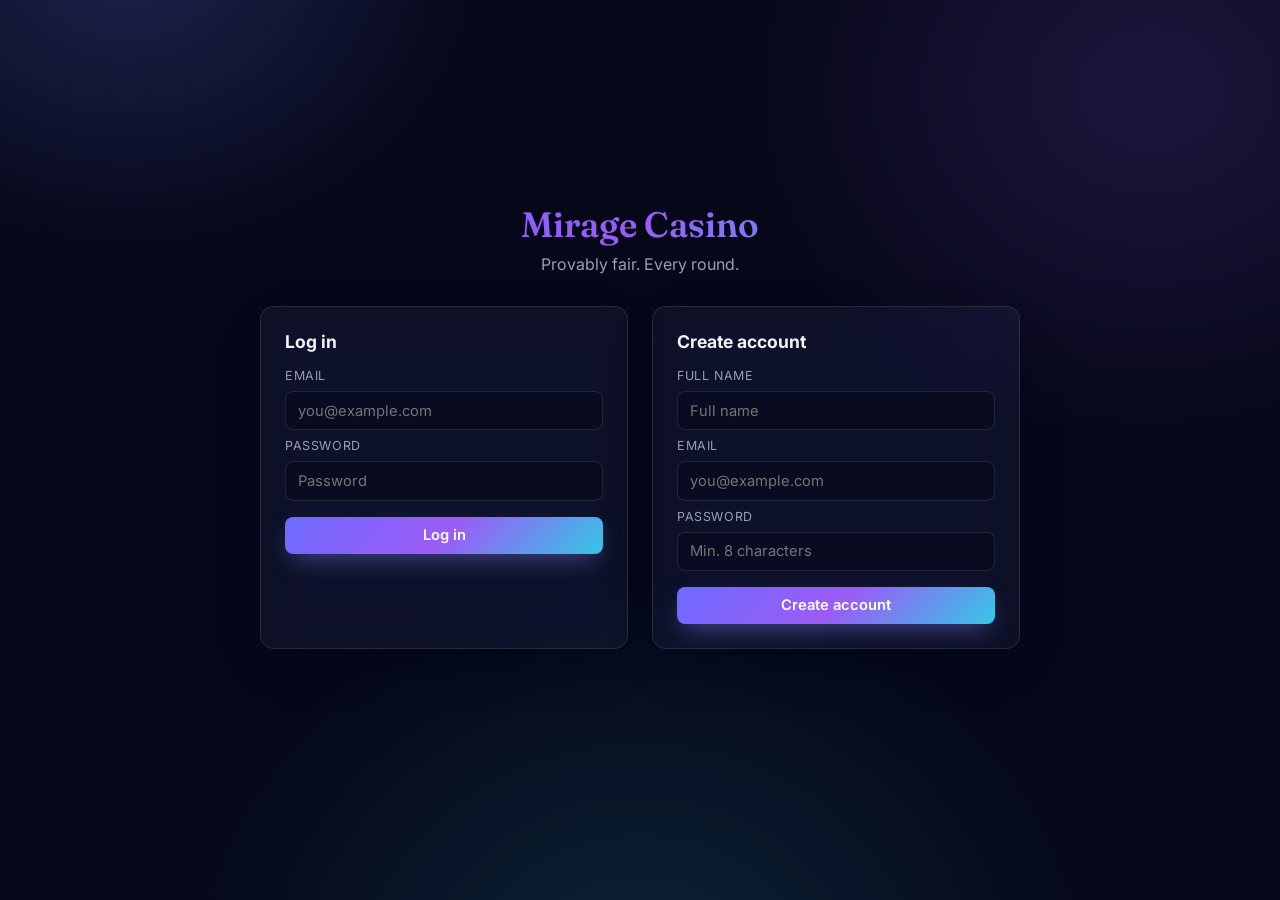
==== backend/frontend/index.html @ 0a808a9b "Move frontend/ inside backend/ so the deploy is self-contained Railway's build root for this service" ====
<!DOCTYPE html>
<html lang="en">
<head>
<meta charset="UTF-8">
<meta name="viewport" content="width=device-width, initial-scale=1.0">
<title>Mirage Casino</title>
<link rel="stylesheet" href="style.css">
<link rel="stylesheet" href="auth.css">
</head>
<body>
  <main class="auth-hero">
    <div class="auth-wrap">
      <div class="brand auth-brand">Mirage Casino</div>
      <p class="auth-tagline">Provably fair. Every round.</p>

      <section id="auth-forms" class="auth-forms">
        <form id="login-form" class="card auth-card">
          <h2>Log in</h2>
          <label for="login-email">Email</label>
          <input type="email" id="login-email" name="email" placeholder="you@example.com" required>
          <label for="login-password">Password</label>
          <input type="password" id="login-password" name="password" placeholder="Password" required>
          <button type="submit" class="btn-primary">Log in</button>
        </form>

        <form id="register-form" class="card auth-card">
          <h2>Create account</h2>
          <label for="register-name">Full name</label>
          <input type="text" id="register-name" name="name" placeholder="Full name" required>
          <label for="register-email">Email</label>
          <input type="email" id="register-email" name="email" placeholder="you@example.com" required>
          <label for="register-password">Password</label>
          <input type="password" id="register-password" name="password" placeholder="Min. 8 characters" required minlength="8">
          <button type="submit" class="btn-primary">Create account</button>
        </form>
      </section>

      <section id="dashboard" class="card auth-card" hidden>
        <h2>Welcome, <span id="user-name"></span></h2>
        <p class="eyebrow">Balance</p>
        <p class="num" id="balance" style="font-size: 1.8rem; font-weight: 700;"></p>
        <div class="auth-dashboard-links">
          <a class="btn btn-primary" href="/crash.html">Play Crash</a>
          <a class="btn btn-ghost" href="/mines.html">Mines</a>
          <a class="btn btn-ghost" href="/blackjack.html">Blackjack</a>
          <a class="btn btn-ghost" href="/crates.html">Crates</a>
          <a class="btn btn-ghost" href="/leaderboards.html">Leaderboards</a>
          <a class="btn btn-ghost" href="/profile.html">Profile</a>
        </div>
        <button id="logout-btn" class="btn-ghost">Log out</button>
      </section>

      <p id="message" class="message" role="status"></p>
    </div>
  </main>

  <script src="app.js"></script>
</body>
</html>
---- backend/frontend/style.css ----
@import url("https://fonts.googleapis.com/css2?family=Inter:wght@400;500;600;700;800&family=Fraunces:opsz,wght@9..144,600&display=swap");

:root {
  --ink: #06081a;
  --surface-1: rgba(255, 255, 255, 0.04);
  --surface-2: rgba(255, 255, 255, 0.07);
  --surface-3: rgba(255, 255, 255, 0.11);
  --stroke: rgba(255, 255, 255, 0.1);
  --stroke-hover: rgba(255, 255, 255, 0.22);
  --text: #f2f2f7;
  --muted: #9a9db3;

  --grad-brand: linear-gradient(135deg, #6d6bff 0%, #9b5bf5 50%, #35c7e6 100%);
  --grad-gold: linear-gradient(135deg, #f6d675 0%, #d4af37 60%, #b8860b 100%);
  --indigo: #7c83ff;
  --violet: #9b5bf5;
  --cyan: #35c7e6;
  --gold: #d4af37;

  --win: #34c77b;
  --loss: #e5484d;
  --warn: #f5b942;

  --rarity-common: #8b8f9e;
  --rarity-uncommon: #3fa34d;
  --rarity-rare: #3a7bd5;
  --rarity-epic: #9b4dca;
  --rarity-legendary: #d4af37;

  --radius-sm: 8px;
  --radius-md: 14px;
  --radius-lg: 22px;
  --radius-pill: 100px;

  --shadow-card: 0 18px 40px -15px rgba(3, 5, 25, 0.75);
  --shadow-hover: 0 24px 48px -12px rgba(3, 5, 25, 0.85);

  --space-1: 4px;
  --space-2: 8px;
  --space-3: 12px;
  --space-4: 16px;
  --space-5: 24px;
  --space-6: 32px;
  --space-7: 48px;
  --space-8: 60px;

  --font-body: "Inter", system-ui, -apple-system, "Segoe UI", sans-serif;
  --font-serif-display: "Fraunces", Cambria, Georgia, serif;
}

* { box-sizing: border-box; }

[hidden] { display: none !important; }

html, body {
  margin: 0;
  min-height: 100%;
}

body {
  font-family: var(--font-body);
  background: var(--ink);
  color: var(--text);
  min-height: 100vh;
  position: relative;
}

body::before {
  content: "";
  position: fixed;
  inset: 0;
  z-index: 0;
  pointer-events: none;
  background:
    radial-gradient(600px 500px at 10% -5%, rgba(124, 131, 255, 0.22), transparent 60%),
    radial-gradient(700px 600px at 90% 10%, rgba(155, 91, 245, 0.16), transparent 60%),
    radial-gradient(800px 700px at 50% 110%, rgba(53, 199, 230, 0.14), transparent 60%);
}

a { color: var(--cyan); }

code {
  font-family: ui-monospace, "SF Mono", Consolas, monospace;
  word-break: break-all;
}

.num, .money, .multiplier {
  font-variant-numeric: tabular-nums;
}

/* Buttons */
button, .btn {
  font-family: var(--font-body);
  padding: 0.6rem 1.1rem;
  border: none;
  border-radius: var(--radius-sm);
  background: var(--surface-3);
  color: var(--text);
  font-weight: 600;
  font-size: 0.92rem;
  cursor: pointer;
  transition: transform 0.15s ease, box-shadow 0.15s ease, background 0.15s ease, opacity 0.15s ease;
}

button:hover:not(:disabled) { transform: translateY(-2px); }
button:active:not(:disabled) { transform: translateY(1px); }
button:disabled { opacity: 0.5; cursor: default; transform: none; }

.btn-primary {
  background: var(--grad-brand);
  color: #fff;
  box-shadow: 0 10px 24px -8px rgba(124, 131, 255, 0.55);
}

.btn-gold {
  background: var(--grad-gold);
  color: #1a1200;
}

.btn-success { background: var(--win); color: #06210f; }
.btn-danger { background: var(--loss); color: #2b0506; }

.btn-ghost {
  background: transparent;
  border: 1px solid var(--stroke);
}
.btn-ghost:hover:not(:disabled) { border-color: var(--stroke-hover); background: var(--surface-1); }

/* Inputs */
input, select {
  font-family: var(--font-body);
  padding: 0.6rem 0.75rem;
  border-radius: var(--radius-sm);
  border: 1px solid var(--stroke);
  background: rgba(6, 8, 26, 0.55);
  color: var(--text);
  font-size: 0.92rem;
}

input:focus, select:focus, button:focus-visible {
  outline: none;
  border-color: var(--indigo);
  box-shadow: 0 0 0 4px rgba(124, 131, 255, 0.2);
}

label {
  font-size: 0.78rem;
  letter-spacing: 0.05em;
  text-transform: uppercase;
  color: var(--muted);
}

/* Glass card */
.card {
  background: var(--surface-1);
  backdrop-filter: blur(20px) saturate(145%);
  -webkit-backdrop-filter: blur(20px) saturate(145%);
  border: 1px solid var(--stroke);
  border-radius: var(--radius-md);
  box-shadow: var(--shadow-card);
}

/* Badges */
.badge {
  display: inline-flex;
  align-items: center;
  gap: 0.3rem;
  padding: 0.2rem 0.65rem;
  border-radius: var(--radius-pill);
  font-size: 0.72rem;
  font-weight: 700;
  letter-spacing: 0.03em;
  text-transform: uppercase;
  background: var(--surface-2);
  border: 1px solid var(--stroke);
}

.badge-win { color: var(--win); border-color: rgba(52, 199, 123, 0.4); }
.badge-loss { color: var(--loss); border-color: rgba(229, 72, 77, 0.4); }
.badge-bot { color: var(--muted); }

.badge-common { color: var(--rarity-common); border-color: var(--rarity-common); }
.badge-uncommon { color: var(--rarity-uncommon); border-color: var(--rarity-uncommon); }
.badge-rare { color: var(--rarity-rare); border-color: var(--rarity-rare); }
.badge-epic { color: var(--rarity-epic); border-color: var(--rarity-epic); }
.badge-legendary { color: #1a1200; background: var(--grad-gold); border-color: transparent; }

/* App shell: sidebar + content */
.app-shell {
  position: relative;
  z-index: 1;
  display: flex;
  min-height: 100vh;
}

.sidebar {
  width: 228px;
  flex: 0 0 228px;
  padding: var(--space-5) var(--space-4);
  display: flex;
  flex-direction: column;
  gap: var(--space-5);
  background: var(--surface-1);
  border-right: 1px solid var(--stroke);
  backdrop-filter: blur(20px) saturate(145%);
  -webkit-backdrop-filter: blur(20px) saturate(145%);
}

.brand {
  font-family: var(--font-serif-display);
  font-weight: 600;
  font-size: 1.3rem;
  background: var(--grad-brand);
  -webkit-background-clip: text;
  background-clip: text;
  color: transparent;
  text-decoration: none;
}

.balance-pill {
  padding: var(--space-3);
  border-radius: var(--radius-md);
  background: var(--surface-2);
  border: 1px solid var(--stroke);
}

.balance-pill .label {
  font-size: 0.7rem;
  letter-spacing: 0.08em;
  text-transform: uppercase;
  color: var(--muted);
}

.balance-pill .value {
  font-size: 1.35rem;
  font-weight: 700;
  letter-spacing: -0.02em;
  margin-top: 2px;
}

.nav-links {
  display: flex;
  flex-direction: column;
  gap: 2px;
  flex: 1;
}

.nav-links a {
  display: block;
  padding: 0.6rem 0.75rem;
  border-radius: var(--radius-sm);
  color: var(--text);
  text-decoration: none;
  font-size: 0.9rem;
  font-weight: 500;
}

.nav-links a:hover { background: var(--surface-2); }
.nav-links a.active {
  background: var(--surface-3);
  border: 1px solid var(--stroke-hover);
}

.sidebar-footer {
  display: flex;
  flex-direction: column;
  gap: var(--space-2);
  font-size: 0.85rem;
  color: var(--muted);
}

.content {
  flex: 1;
  min-width: 0;
  padding: var(--space-6) var(--space-6);
  max-width: 1100px;
}

.content h1 {
  font-size: 1.6rem;
  margin: 0 0 var(--space-1);
}

.eyebrow {
  font-size: 0.75rem;
  letter-spacing: 0.08em;
  text-transform: uppercase;
  color: var(--muted);
  margin: 0 0 var(--space-4);
}

.message {
  min-height: 1.2rem;
  font-size: 0.9rem;
  color: var(--loss);
}
.message.ok { color: var(--win); }

@media (max-width: 860px) {
  .app-shell { flex-direction: column; }
  .sidebar {
    width: auto;
    flex: none;
    flex-direction: row;
    align-items: center;
    overflow-x: auto;
    border-right: none;
    border-bottom: 1px solid var(--stroke);
  }
  .nav-links { flex-direction: row; }
  .content { padding: var(--space-4); }
}
---- backend/frontend/auth.css ----
.auth-hero {
  position: relative;
  z-index: 1;
  min-height: 100vh;
  display: flex;
  align-items: center;
  justify-content: center;
  padding: var(--space-6) var(--space-4);
}

.auth-wrap {
  width: 100%;
  max-width: 760px;
  text-align: center;
}

.auth-brand {
  font-size: 2.2rem;
  margin-bottom: var(--space-2);
}

.auth-tagline {
  color: var(--muted);
  margin: 0 0 var(--space-6);
}

.auth-forms {
  display: flex;
  gap: var(--space-5);
  flex-wrap: wrap;
  text-align: left;
}

.auth-card {
  flex: 1 1 260px;
  padding: var(--space-5);
  display: flex;
  flex-direction: column;
  gap: var(--space-2);
}

.auth-card h2 {
  margin: 0 0 var(--space-2);
  font-size: 1.1rem;
}

.auth-card button {
  margin-top: var(--space-2);
}

.auth-dashboard-links {
  display: flex;
  flex-wrap: wrap;
  gap: var(--space-2);
  margin: var(--space-3) 0;
}

.auth-dashboard-links .btn {
  text-decoration: none;
  display: inline-block;
}

@media (max-width: 600px) {
  .auth-forms { flex-direction: column; }
}
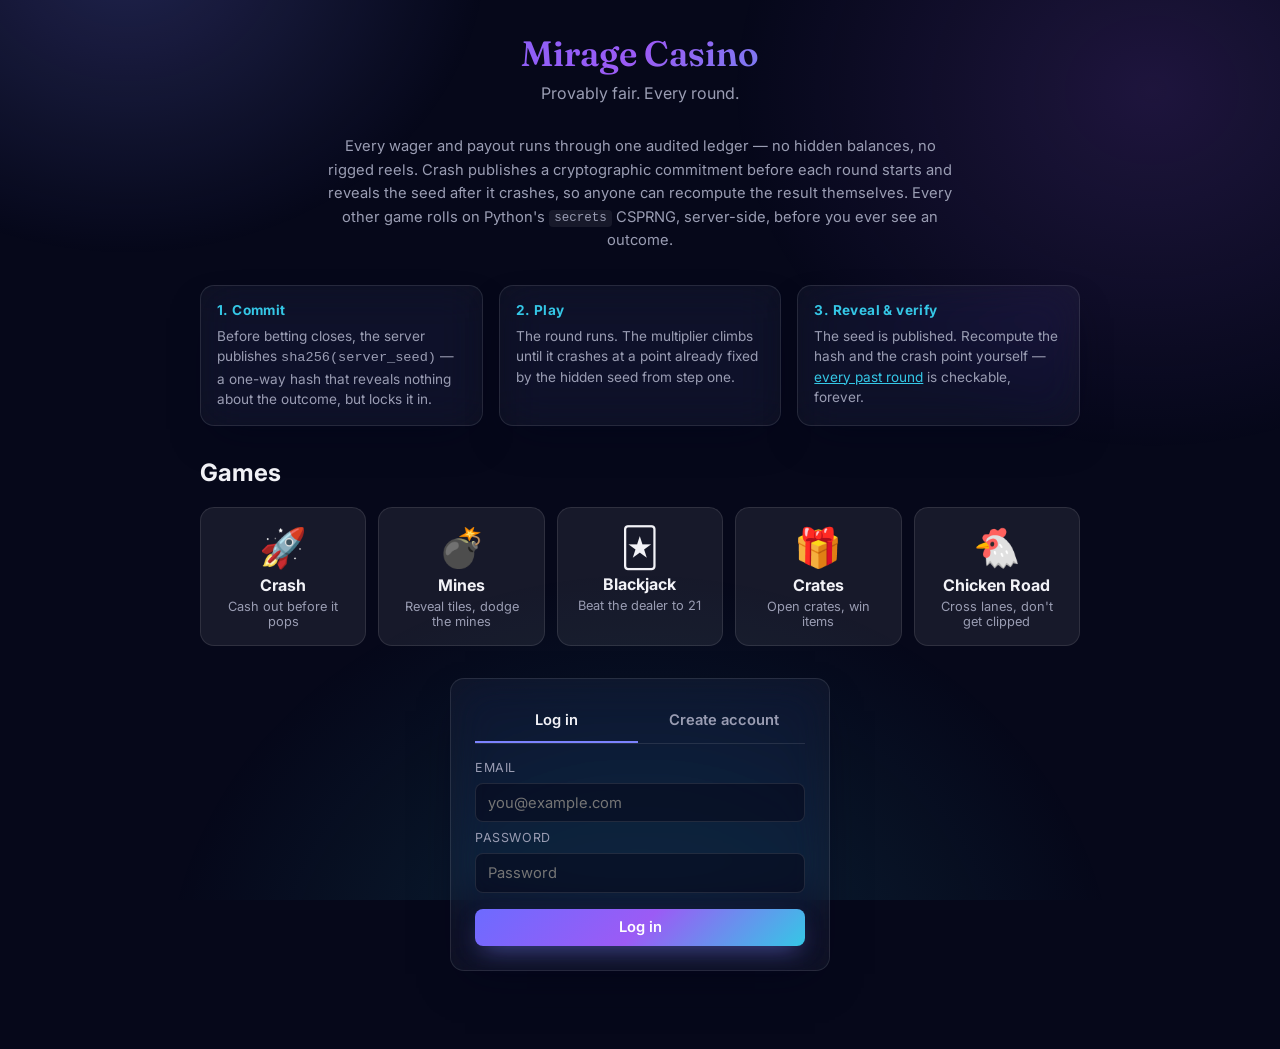
==== commit 157ed92e: "Add crate auto-open, fix spin robustness, revamp landing page, add Chicken Road Crates: - Fix a real" ====
--- a/backend/frontend/index.html
+++ b/backend/frontend/index.html
@@ -10,12 +10,76 @@
 <body>
   <main class="auth-hero">
     <div class="auth-wrap">
-      <div class="brand auth-brand">Mirage Casino</div>
-      <p class="auth-tagline">Provably fair. Every round.</p>
 
-      <section id="auth-forms" class="auth-forms">
-        <form id="login-form" class="card auth-card">
-          <h2>Log in</h2>
+      <section id="landing" class="landing">
+        <div class="brand auth-brand">Mirage Casino</div>
+        <p class="auth-tagline">Provably fair. Every round.</p>
+        <p class="landing-intro">
+          Every wager and payout runs through one audited ledger — no hidden
+          balances, no rigged reels. Crash publishes a cryptographic commitment
+          before each round starts and reveals the seed after it crashes, so
+          anyone can recompute the result themselves. Every other game rolls
+          on Python's <code>secrets</code> CSPRNG, server-side, before you ever
+          see an outcome.
+        </p>
+
+        <div class="fairness-grid">
+          <div class="fairness-card card">
+            <div class="fairness-step">1. Commit</div>
+            <p>Before betting closes, the server publishes
+              <code>sha256(server_seed)</code> — a one-way hash that reveals
+              nothing about the outcome, but locks it in.</p>
+          </div>
+          <div class="fairness-card card">
+            <div class="fairness-step">2. Play</div>
+            <p>The round runs. The multiplier climbs until it crashes at a
+              point already fixed by the hidden seed from step one.</p>
+          </div>
+          <div class="fairness-card card">
+            <div class="fairness-step">3. Reveal &amp; verify</div>
+            <p>The seed is published. Recompute the hash and the crash point
+              yourself — <a href="/crash.html">every past round</a> is checkable,
+              forever.</p>
+          </div>
+        </div>
+
+        <h2 class="section-title landing-heading">Games</h2>
+        <div class="game-lobby-grid">
+          <div class="game-tile game-tile-preview">
+            <div class="game-tile-icon">🚀</div>
+            <div class="game-tile-name">Crash</div>
+            <div class="game-tile-desc">Cash out before it pops</div>
+          </div>
+          <div class="game-tile game-tile-preview">
+            <div class="game-tile-icon">💣</div>
+            <div class="game-tile-name">Mines</div>
+            <div class="game-tile-desc">Reveal tiles, dodge the mines</div>
+          </div>
+          <div class="game-tile game-tile-preview">
+            <div class="game-tile-icon">🃏</div>
+            <div class="game-tile-name">Blackjack</div>
+            <div class="game-tile-desc">Beat the dealer to 21</div>
+          </div>
+          <div class="game-tile game-tile-preview">
+            <div class="game-tile-icon">🎁</div>
+            <div class="game-tile-name">Crates</div>
+            <div class="game-tile-desc">Open crates, win items</div>
+          </div>
+          <div class="game-tile game-tile-preview">
+            <div class="game-tile-icon">🐔</div>
+            <div class="game-tile-name">Chicken Road</div>
+            <div class="game-tile-desc">Cross lanes, don't get clipped</div>
+          </div>
+        </div>
+      </section>
+
+      <section id="auth-section" class="auth-section card">
+        <div class="auth-tabs" role="tablist">
+          <button type="button" class="auth-tab active" id="tab-login" role="tab" aria-selected="true">Log in</button>
+          <button type="button" class="auth-tab" id="tab-register" role="tab" aria-selected="false">Create account</button>
+        </div>
+
+        <form id="login-form" class="auth-panel">
           <label for="login-email">Email</label>
           <input type="email" id="login-email" name="email" placeholder="you@example.com" required>
           <label for="login-password">Password</label>
@@ -23,8 +87,7 @@
           <button type="submit" class="btn-primary">Log in</button>
         </form>
 
-        <form id="register-form" class="card auth-card">
-          <h2>Create account</h2>
+        <form id="register-form" class="auth-panel" hidden>
           <label for="register-name">Full name</label>
           <input type="text" id="register-name" name="name" placeholder="Full name" required>
           <label for="register-email">Email</label>
@@ -35,19 +98,45 @@
         </form>
       </section>
 
-      <section id="dashboard" class="card auth-card" hidden>
+      <section id="dashboard" class="card auth-card lobby-card" hidden>
         <h2>Welcome, <span id="user-name"></span></h2>
         <p class="eyebrow">Balance</p>
         <p class="num" id="balance" style="font-size: 1.8rem; font-weight: 700;"></p>
-        <div class="auth-dashboard-links">
-          <a class="btn btn-primary" href="/crash.html">Play Crash</a>
-          <a class="btn btn-ghost" href="/mines.html">Mines</a>
-          <a class="btn btn-ghost" href="/blackjack.html">Blackjack</a>
-          <a class="btn btn-ghost" href="/crates.html">Crates</a>
-          <a class="btn btn-ghost" href="/leaderboards.html">Leaderboards</a>
-          <a class="btn btn-ghost" href="/profile.html">Profile</a>
+
+        <h3 class="section-title lobby-heading">Choose a game</h3>
+        <div class="game-lobby-grid">
+          <a class="game-tile" href="/crash.html">
+            <div class="game-tile-icon">🚀</div>
+            <div class="game-tile-name">Crash</div>
+            <div class="game-tile-desc">Cash out before it pops</div>
+          </a>
+          <a class="game-tile" href="/mines.html">
+            <div class="game-tile-icon">💣</div>
+            <div class="game-tile-name">Mines</div>
+            <div class="game-tile-desc">Reveal tiles, dodge the mines</div>
+          </a>
+          <a class="game-tile" href="/blackjack.html">
+            <div class="game-tile-icon">🃏</div>
+            <div class="game-tile-name">Blackjack</div>
+            <div class="game-tile-desc">Beat the dealer to 21</div>
+          </a>
+          <a class="game-tile" href="/crates.html">
+            <div class="game-tile-icon">🎁</div>
+            <div class="game-tile-name">Crates</div>
+            <div class="game-tile-desc">Open crates, win items</div>
+          </a>
+          <a class="game-tile" href="/chicken.html">
+            <div class="game-tile-icon">🐔</div>
+            <div class="game-tile-name">Chicken Road</div>
+            <div class="game-tile-desc">Cross lanes, don't get clipped</div>
+          </a>
         </div>
-        <button id="logout-btn" class="btn-ghost">Log out</button>
+
+        <div class="lobby-footer">
+          <a class="btn-ghost" href="/leaderboards.html">Leaderboards</a>
+          <a class="btn-ghost" href="/profile.html">Profile</a>
+          <button id="logout-btn" class="btn-ghost">Log out</button>
+        </div>
       </section>
 
       <p id="message" class="message" role="status"></p>
--- a/backend/frontend/auth.css
+++ b/backend/frontend/auth.css
@@ -10,7 +10,7 @@
 
 .auth-wrap {
   width: 100%;
-  max-width: 760px;
+  max-width: 880px;
   text-align: center;
 }
 
@@ -24,12 +24,117 @@
   margin: 0 0 var(--space-6);
 }
 
-.auth-forms {
-  display: flex;
-  gap: var(--space-5);
-  flex-wrap: wrap;
-  text-align: left;
-}
+/* ── Landing page (pre-login) ────────────────────────────────────── */
+
+.landing { margin-bottom: var(--space-6); }
+
+.landing-intro {
+  max-width: 640px;
+  margin: 0 auto var(--space-6);
+  color: var(--muted);
+  line-height: 1.6;
+  font-size: 0.92rem;
+}
+
+.landing-intro code {
+  background: var(--surface-2);
+  padding: 0.1em 0.4em;
+  border-radius: 4px;
+  font-size: 0.85em;
+}
+
+.fairness-grid {
+  display: grid;
+  grid-template-columns: repeat(3, 1fr);
+  gap: var(--space-4);
+  margin-bottom: var(--space-6);
+  text-align: left;
+}
+
+.fairness-card {
+  padding: var(--space-4);
+}
+
+.fairness-step {
+  font-weight: 700;
+  font-size: 0.85rem;
+  letter-spacing: 0.03em;
+  color: var(--cyan);
+  margin-bottom: var(--space-2);
+}
+
+.fairness-card p {
+  margin: 0;
+  color: var(--muted);
+  font-size: 0.85rem;
+  line-height: 1.5;
+}
+
+.landing-heading {
+  text-align: left;
+  margin-top: 0;
+}
+
+.landing .game-lobby-grid {
+  grid-template-columns: repeat(5, 1fr);
+  margin-bottom: var(--space-6);
+}
+
+.game-tile-preview {
+  cursor: default;
+}
+
+.game-tile-preview:hover {
+  transform: none;
+  border-color: var(--stroke);
+  background: var(--surface-2);
+}
+
+@media (max-width: 860px) {
+  .fairness-grid { grid-template-columns: 1fr; }
+  .landing .game-lobby-grid { grid-template-columns: repeat(2, 1fr); }
+}
+
+/* ── Tabbed login / signup ───────────────────────────────────────── */
+
+.auth-section {
+  max-width: 380px;
+  margin: 0 auto;
+  padding: var(--space-5);
+  text-align: left;
+}
+
+.auth-tabs {
+  display: flex;
+  gap: 4px;
+  margin-bottom: var(--space-4);
+  border-bottom: 1px solid var(--stroke);
+}
+
+.auth-tab {
+  flex: 1;
+  background: transparent;
+  border: none;
+  border-radius: 0;
+  padding: var(--space-2) var(--space-3) var(--space-3);
+  color: var(--muted);
+  border-bottom: 2px solid transparent;
+}
+
+.auth-tab.active {
+  color: var(--text);
+  border-bottom-color: var(--indigo);
+}
+
+.auth-tab:hover:not(.active) { color: var(--text); }
+
+.auth-panel {
+  display: flex;
+  flex-direction: column;
+  gap: var(--space-2);
+}
+
+.auth-panel button { margin-top: var(--space-2); }
 
 .auth-card {
   flex: 1 1 260px;
@@ -48,18 +153,74 @@
   margin-top: var(--space-2);
 }
 
-.auth-dashboard-links {
-  display: flex;
-  flex-wrap: wrap;
-  gap: var(--space-2);
-  margin: var(--space-3) 0;
-}
-
-.auth-dashboard-links .btn {
-  text-decoration: none;
-  display: inline-block;
-}
-
 @media (max-width: 600px) {
   .auth-forms { flex-direction: column; }
 }
+
+.lobby-card {
+  max-width: 640px;
+  margin: 0 auto;
+  align-items: stretch;
+}
+
+.lobby-heading {
+  margin-top: var(--space-5);
+  text-align: left;
+}
+
+.game-lobby-grid {
+  display: grid;
+  grid-template-columns: repeat(2, 1fr);
+  gap: var(--space-3);
+}
+
+.game-tile {
+  display: flex;
+  flex-direction: column;
+  align-items: center;
+  gap: 4px;
+  padding: var(--space-4);
+  border-radius: var(--radius-md);
+  background: var(--surface-2);
+  border: 1px solid var(--stroke);
+  text-decoration: none;
+  color: var(--text);
+  text-align: center;
+  transition: transform 0.15s ease, border-color 0.15s ease, background 0.15s ease;
+}
+
+.game-tile:hover {
+  transform: translateY(-3px);
+  border-color: var(--stroke-hover);
+  background: var(--surface-3);
+}
+
+.game-tile-icon { font-size: 2.4rem; }
+
+.game-tile-name {
+  font-weight: 700;
+  font-size: 1rem;
+}
+
+.game-tile-desc {
+  color: var(--muted);
+  font-size: 0.8rem;
+}
+
+.lobby-footer {
+  display: flex;
+  flex-wrap: wrap;
+  justify-content: center;
+  gap: var(--space-2);
+  margin-top: var(--space-5);
+}
+
+.lobby-footer .btn-ghost {
+  text-decoration: none;
+  display: inline-flex;
+  align-items: center;
+}
+
+@media (max-width: 480px) {
+  .game-lobby-grid { grid-template-columns: 1fr; }
+}
